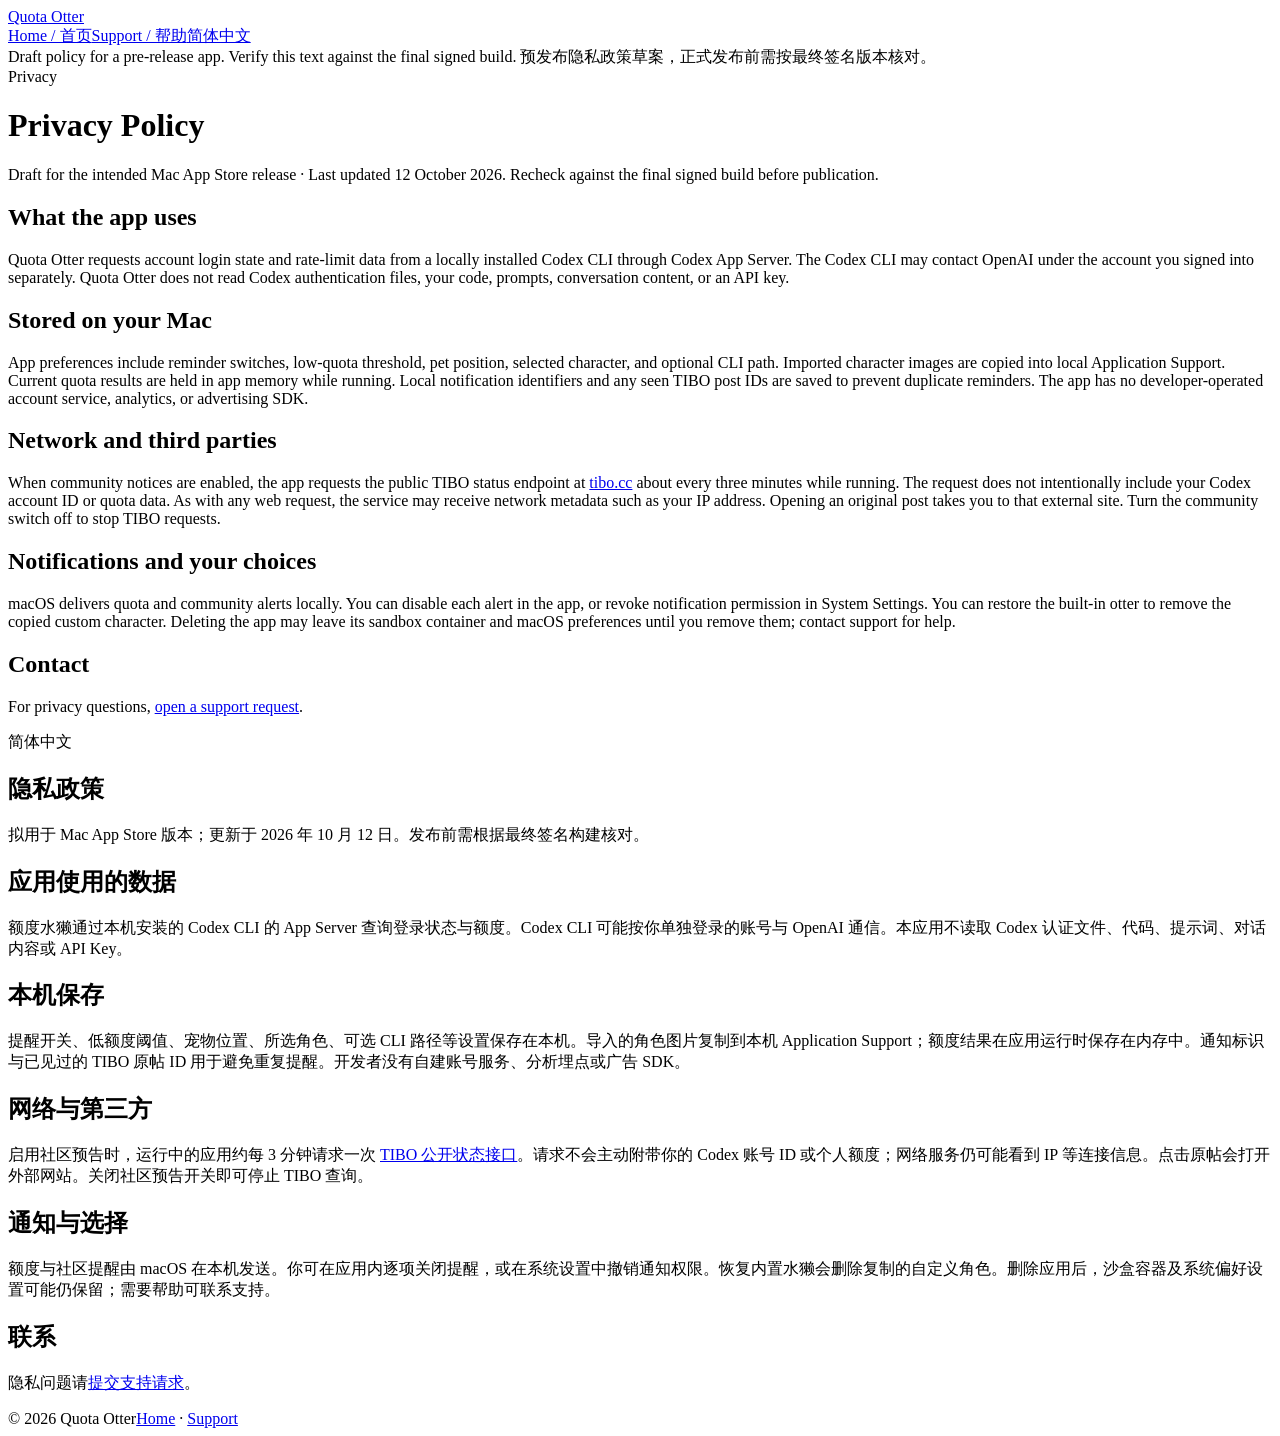
==== privacy.html @ a6302185 "Create privacy.html" ====
<!doctype html><html lang="en"><head><meta charset="utf-8"><meta name="viewport" content="width=device-width,initial-scale=1"><meta name="description" content="Quota Otter privacy policy in English and Simplified Chinese."><title>Privacy Policy · Quota Otter</title><link rel="stylesheet" href="styles.css"></head><body>
<header class="site-header wrap"><a class="brand" href="index.html"><img src="assets/otter-icon.svg" alt="">Quota Otter</a><nav><a href="index.html">Home / 首页</a><a href="support.html">Support / 帮助</a><a href="#zh">简体中文</a></nav></header>
<div class="site-notice wrap">Draft policy for a pre-release app. Verify this text against the final signed build. <span lang="zh-Hans">预发布隐私政策草案，正式发布前需按最终签名版本核对。</span></div>
<main class="page wrap"><div class="eyebrow">Privacy</div><h1>Privacy Policy</h1><p class="small">Draft for the intended Mac App Store release · Last updated 12 October 2026. Recheck against the final signed build before publication.</p>
<h2>What the app uses</h2><p>Quota Otter requests account login state and rate-limit data from a locally installed Codex CLI through Codex App Server. The Codex CLI may contact OpenAI under the account you signed into separately. Quota Otter does not read Codex authentication files, your code, prompts, conversation content, or an API key.</p>
<h2>Stored on your Mac</h2><p>App preferences include reminder switches, low-quota threshold, pet position, selected character, and optional CLI path. Imported character images are copied into local Application Support. Current quota results are held in app memory while running. Local notification identifiers and any seen TIBO post IDs are saved to prevent duplicate reminders. The app has no developer-operated account service, analytics, or advertising SDK.</p>
<h2>Network and third parties</h2><p>When community notices are enabled, the app requests the public TIBO status endpoint at <a href="https://tibo.cc/guide/api">tibo.cc</a> about every three minutes while running. The request does not intentionally include your Codex account ID or quota data. As with any web request, the service may receive network metadata such as your IP address. Opening an original post takes you to that external site. Turn the community switch off to stop TIBO requests.</p>
<h2>Notifications and your choices</h2><p>macOS delivers quota and community alerts locally. You can disable each alert in the app, or revoke notification permission in System Settings. You can restore the built-in otter to remove the copied custom character. Deleting the app may leave its sandbox container and macOS preferences until you remove them; contact support for help.</p>
<h2>Contact</h2><p>For privacy questions, <a href="https://github.com/LLLLLLMr/quota-otter-support/issues">open a support request</a>.</p>
<div class="language-block" id="zh" lang="zh-Hans"><div class="language-label">简体中文</div><h2>隐私政策</h2><p class="small">拟用于 Mac App Store 版本；更新于 2026 年 10 月 12 日。发布前需根据最终签名构建核对。</p><h2>应用使用的数据</h2><p>额度水獭通过本机安装的 Codex CLI 的 App Server 查询登录状态与额度。Codex CLI 可能按你单独登录的账号与 OpenAI 通信。本应用不读取 Codex 认证文件、代码、提示词、对话内容或 API Key。</p><h2>本机保存</h2><p>提醒开关、低额度阈值、宠物位置、所选角色、可选 CLI 路径等设置保存在本机。导入的角色图片复制到本机 Application Support；额度结果在应用运行时保存在内存中。通知标识与已见过的 TIBO 原帖 ID 用于避免重复提醒。开发者没有自建账号服务、分析埋点或广告 SDK。</p><h2>网络与第三方</h2><p>启用社区预告时，运行中的应用约每 3 分钟请求一次 <a href="https://tibo.cc/guide/api">TIBO 公开状态接口</a>。请求不会主动附带你的 Codex 账号 ID 或个人额度；网络服务仍可能看到 IP 等连接信息。点击原帖会打开外部网站。关闭社区预告开关即可停止 TIBO 查询。</p><h2>通知与选择</h2><p>额度与社区提醒由 macOS 在本机发送。你可在应用内逐项关闭提醒，或在系统设置中撤销通知权限。恢复内置水獭会删除复制的自定义角色。删除应用后，沙盒容器及系统偏好设置可能仍保留；需要帮助可联系支持。</p><h2>联系</h2><p>隐私问题请<a href="https://github.com/LLLLLLMr/quota-otter-support/issues">提交支持请求</a>。</p></div>
</main><footer class="site-footer"><div class="wrap"><span>© 2026 Quota Otter</span><span><a href="index.html">Home</a> · <a href="support.html">Support</a></span></div></footer></body></html>
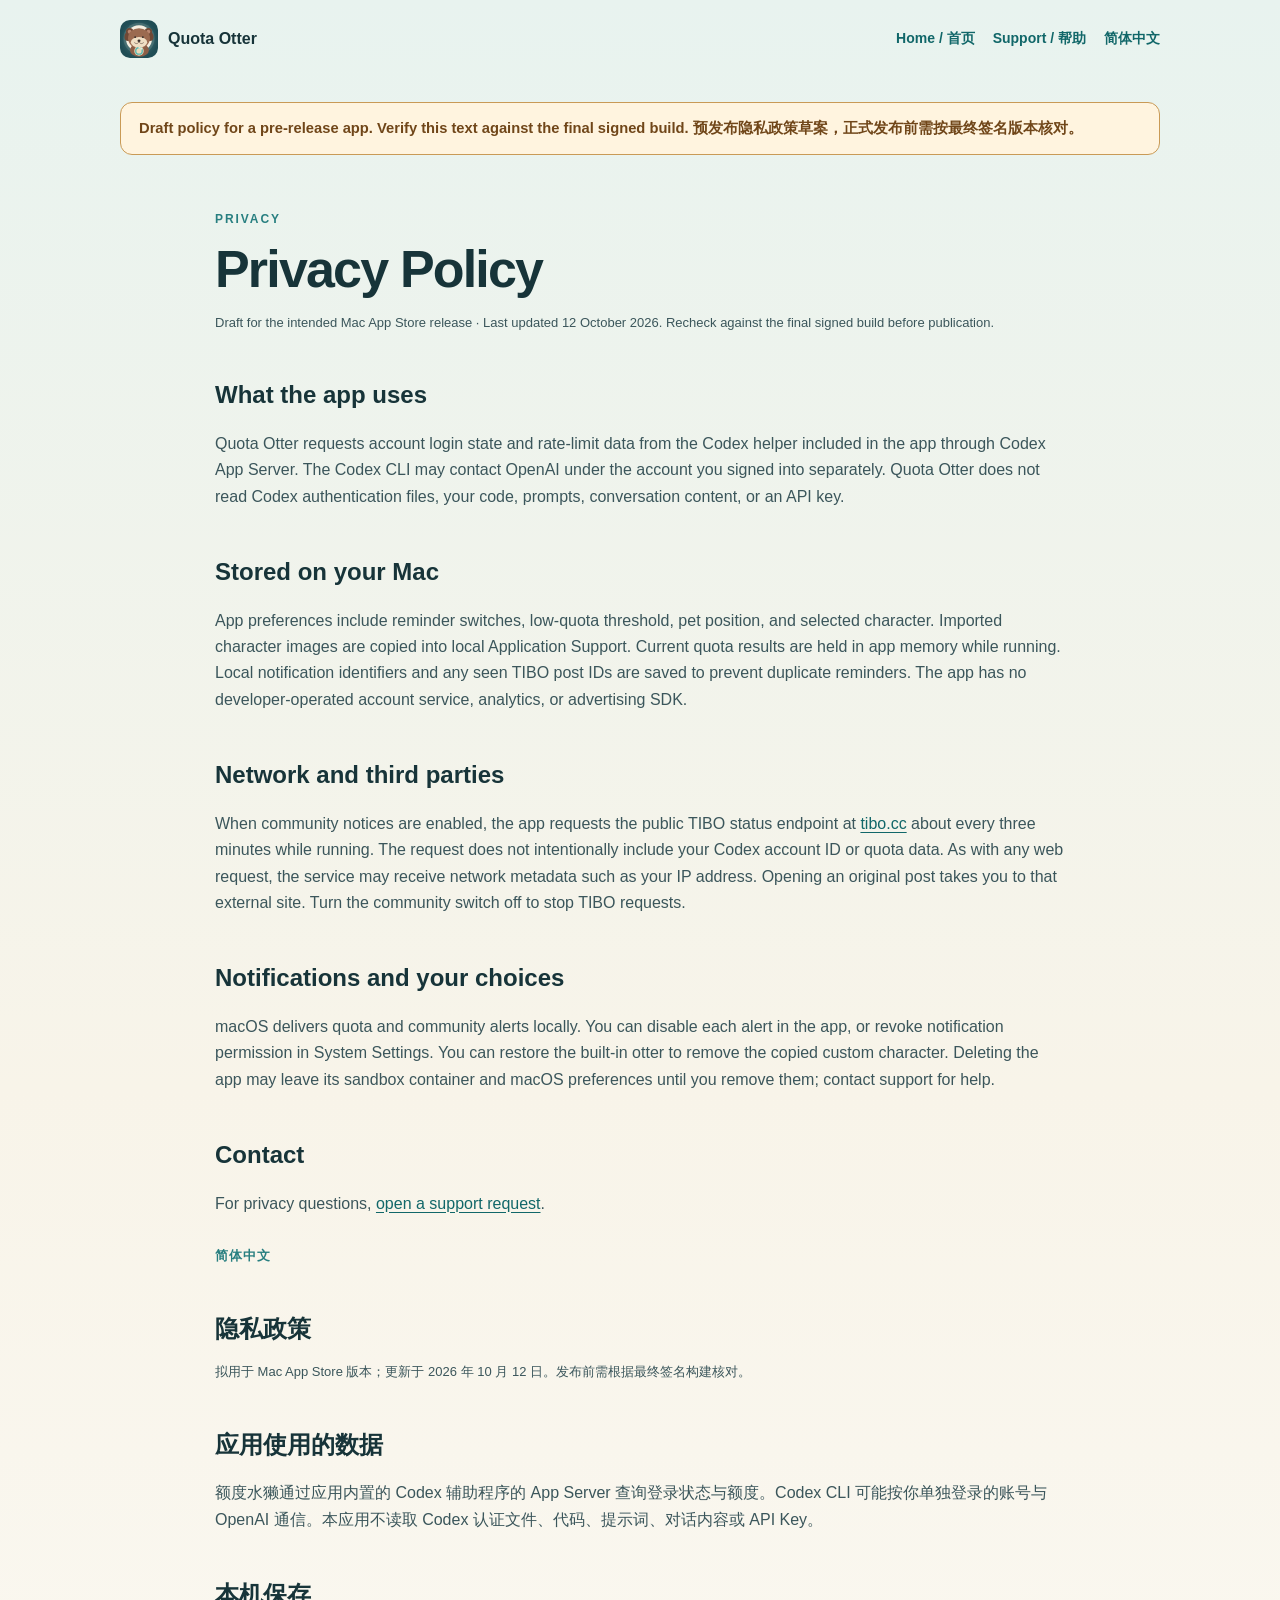
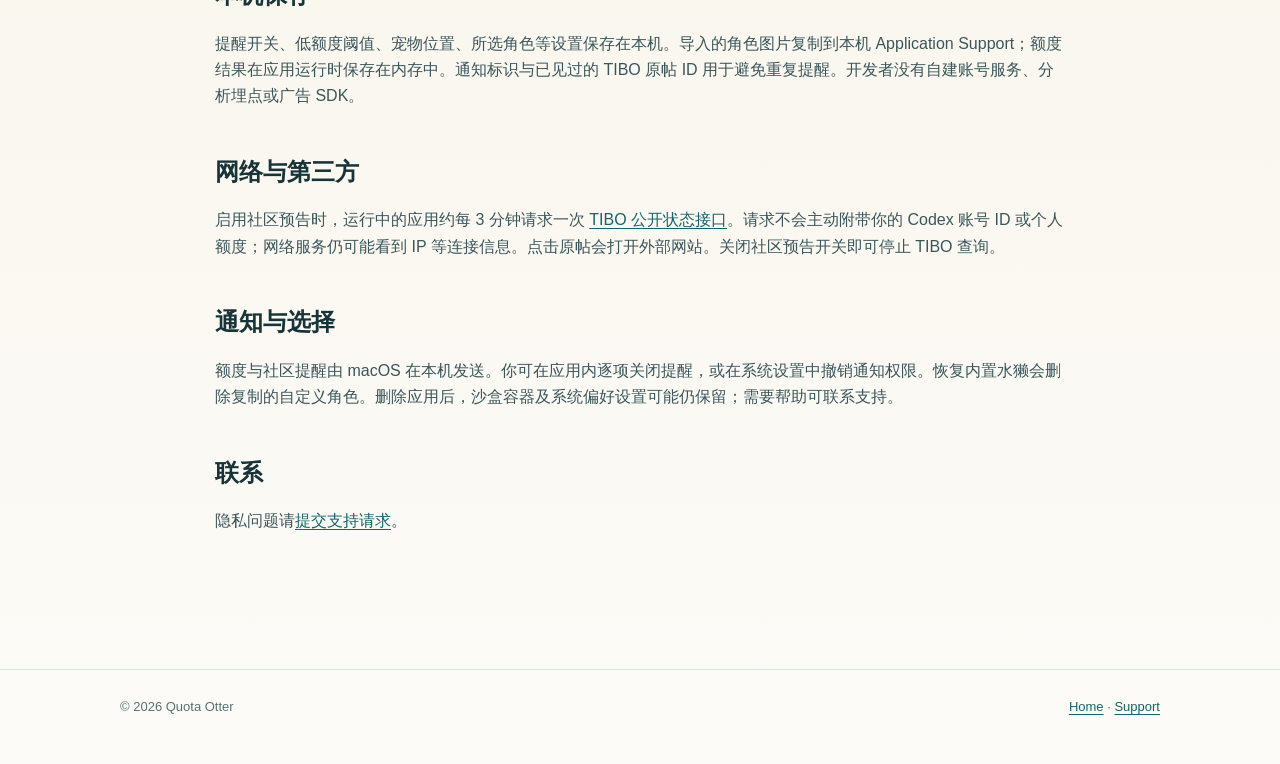
==== commit 6be4b6d1: "Document included Codex helper in privacy policy" ====
--- a/privacy.html
+++ b/privacy.html
@@ -2,10 +2,11 @@
 <header class="site-header wrap"><a class="brand" href="index.html"><img src="assets/otter-icon.svg" alt="">Quota Otter</a><nav><a href="index.html">Home / 首页</a><a href="support.html">Support / 帮助</a><a href="#zh">简体中文</a></nav></header>
 <div class="site-notice wrap">Draft policy for a pre-release app. Verify this text against the final signed build. <span lang="zh-Hans">预发布隐私政策草案，正式发布前需按最终签名版本核对。</span></div>
 <main class="page wrap"><div class="eyebrow">Privacy</div><h1>Privacy Policy</h1><p class="small">Draft for the intended Mac App Store release · Last updated 12 October 2026. Recheck against the final signed build before publication.</p>
-<h2>What the app uses</h2><p>Quota Otter requests account login state and rate-limit data from a locally installed Codex CLI through Codex App Server. The Codex CLI may contact OpenAI under the account you signed into separately. Quota Otter does not read Codex authentication files, your code, prompts, conversation content, or an API key.</p>
-<h2>Stored on your Mac</h2><p>App preferences include reminder switches, low-quota threshold, pet position, selected character, and optional CLI path. Imported character images are copied into local Application Support. Current quota results are held in app memory while running. Local notification identifiers and any seen TIBO post IDs are saved to prevent duplicate reminders. The app has no developer-operated account service, analytics, or advertising SDK.</p>
+<h2>What the app uses</h2><p>Quota Otter requests account login state and rate-limit data from the Codex helper included in the app through Codex App Server. The Codex CLI may contact OpenAI under the account you signed into separately. Quota Otter does not read Codex authentication files, your code, prompts, conversation content, or an API key.</p>
+<h2>Stored on your Mac</h2><p>App preferences include reminder switches, low-quota threshold, pet position, and selected character. Imported character images are copied into local Application Support. Current quota results are held in app memory while running. Local notification identifiers and any seen TIBO post IDs are saved to prevent duplicate reminders. The app has no developer-operated account service, analytics, or advertising SDK.</p>
 <h2>Network and third parties</h2><p>When community notices are enabled, the app requests the public TIBO status endpoint at <a href="https://tibo.cc/guide/api">tibo.cc</a> about every three minutes while running. The request does not intentionally include your Codex account ID or quota data. As with any web request, the service may receive network metadata such as your IP address. Opening an original post takes you to that external site. Turn the community switch off to stop TIBO requests.</p>
 <h2>Notifications and your choices</h2><p>macOS delivers quota and community alerts locally. You can disable each alert in the app, or revoke notification permission in System Settings. You can restore the built-in otter to remove the copied custom character. Deleting the app may leave its sandbox container and macOS preferences until you remove them; contact support for help.</p>
 <h2>Contact</h2><p>For privacy questions, <a href="https://github.com/LLLLLLMr/quota-otter-support/issues">open a support request</a>.</p>
-<div class="language-block" id="zh" lang="zh-Hans"><div class="language-label">简体中文</div><h2>隐私政策</h2><p class="small">拟用于 Mac App Store 版本；更新于 2026 年 10 月 12 日。发布前需根据最终签名构建核对。</p><h2>应用使用的数据</h2><p>额度水獭通过本机安装的 Codex CLI 的 App Server 查询登录状态与额度。Codex CLI 可能按你单独登录的账号与 OpenAI 通信。本应用不读取 Codex 认证文件、代码、提示词、对话内容或 API Key。</p><h2>本机保存</h2><p>提醒开关、低额度阈值、宠物位置、所选角色、可选 CLI 路径等设置保存在本机。导入的角色图片复制到本机 Application Support；额度结果在应用运行时保存在内存中。通知标识与已见过的 TIBO 原帖 ID 用于避免重复提醒。开发者没有自建账号服务、分析埋点或广告 SDK。</p><h2>网络与第三方</h2><p>启用社区预告时，运行中的应用约每 3 分钟请求一次 <a href="https://tibo.cc/guide/api">TIBO 公开状态接口</a>。请求不会主动附带你的 Codex 账号 ID 或个人额度；网络服务仍可能看到 IP 等连接信息。点击原帖会打开外部网站。关闭社区预告开关即可停止 TIBO 查询。</p><h2>通知与选择</h2><p>额度与社区提醒由 macOS 在本机发送。你可在应用内逐项关闭提醒，或在系统设置中撤销通知权限。恢复内置水獭会删除复制的自定义角色。删除应用后，沙盒容器及系统偏好设置可能仍保留；需要帮助可联系支持。</p><h2>联系</h2><p>隐私问题请<a href="https://github.com/LLLLLLMr/quota-otter-support/issues">提交支持请求</a>。</p></div>
+<div class="language-block" id="zh" lang="zh-Hans"><div class="language-label">简体中文</div><h2>隐私政策</h2><p class="small">拟用于 Mac App Store 版本；更新于 2026 年 10 月 12 日。发布前需根据最终签名构建核对。</p><h2>应用使用的数据</h2><p>额度水獭通过应用内置的 Codex 辅助程序的 App Server 查询登录状态与额度。Codex CLI 可能按你单独登录的账号与 OpenAI 通信。本应用不读取 Codex 认证文件、代码、提示词、对话内容或 API Key。</p><h2>本机保存</h2><p>提醒开关、低额度阈值、宠物位置、所选角色等设置保存在本机。导入的角色图片复制到本机 Application Support；额度结果在应用运行时保存在内存中。通知标识与已见过的 TIBO 原帖 ID 用于避免重复提醒。开发者没有自建账号服务、分析埋点或广告 SDK。</p><h2>网络与第三方</h2><p>启用社区预告时，运行中的应用约每 3 分钟请求一次 <a href="https://tibo.cc/guide/api">TIBO 公开状态接口</a>。请求不会主动附带你的 Codex 账号 ID 或个人额度；网络服务仍可能看到 IP 等连接信息。点击原帖会打开外部网站。关闭社区预告开关即可停止 TIBO 查询。</p><h2>通知与选择</h2><p>额度与社区提醒由 macOS 在本机发送。你可在应用内逐项关闭提醒，或在系统设置中撤销通知权限。恢复内置水獭会删除复制的自定义角色。删除应用后，沙盒容器及系统偏好设置可能仍保留；需要帮助可联系支持。</p><h2>联系</h2><p>隐私问题请<a href="https://github.com/LLLLLLMr/quota-otter-support/issues">提交支持请求</a>。</p></div>
 </main><footer class="site-footer"><div class="wrap"><span>© 2026 Quota Otter</span><span><a href="index.html">Home</a> · <a href="support.html">Support</a></span></div></footer></body></html>
+
--- a/styles.css
+++ b/styles.css
@@ -0,0 +1,5 @@
+:root{color-scheme:light;--ink:#173439;--muted:#587177;--teal:#287f80;--cream:#f8f4e9;--line:#d5e5df;--card:#fffdf8}
+*{box-sizing:border-box}html{scroll-behavior:smooth}body{margin:0;background:linear-gradient(180deg,#e8f3ef 0,#f8f4e9 46%,#fcfbf7 100%);color:var(--ink);font:16px/1.65 -apple-system,BlinkMacSystemFont,"Segoe UI",sans-serif}
+a{color:#116769;text-underline-offset:3px}a:hover{color:#0a5052}.wrap{width:min(1040px,calc(100% - 40px));margin:auto}.site-header{display:flex;align-items:center;justify-content:space-between;gap:24px;padding:20px 0}.brand{display:flex;align-items:center;gap:10px;font-weight:800;text-decoration:none;color:var(--ink)}.brand img{width:38px;height:38px;border-radius:10px}.site-header nav{display:flex;flex-wrap:wrap;gap:18px;font-size:14px}.site-header nav a{text-decoration:none;font-weight:600}.hero{display:grid;grid-template-columns:1fr 320px;align-items:center;gap:50px;padding:88px 0 100px}.eyebrow{text-transform:uppercase;letter-spacing:.16em;color:var(--teal);font-weight:800;font-size:12px}.hero h1{font-size:clamp(42px,6vw,72px);line-height:1.05;letter-spacing:-.05em;margin:16px 0}.hero p{font-size:19px;max-width:590px;color:var(--muted)}.hero img{width:100%;border-radius:28%;box-shadow:0 20px 45px #123b3e32}.pills{display:flex;gap:9px;flex-wrap:wrap;margin:24px 0}.pill{padding:7px 12px;border:1px solid #b8d2cc;border-radius:99px;font-size:13px;font-weight:700;color:#35656a;background:#ffffff94}.note{padding:18px 22px;background:#e5f1ec;border-left:4px solid var(--teal);border-radius:9px;margin:28px 0}.grid{display:grid;grid-template-columns:repeat(3,minmax(0,1fr));gap:18px}.card{background:var(--card);border:1px solid var(--line);border-radius:18px;padding:24px;box-shadow:0 8px 24px #426b6220}.card h3{margin:0 0 7px}.card p{margin:0;color:var(--muted)}main.page{padding:55px 0 90px;max-width:850px}.page h1{font-size:clamp(34px,5vw,52px);line-height:1.14;letter-spacing:-.035em;margin:10px 0}.page h2{font-size:24px;margin:42px 0 12px}.page p,.page li{color:#3b565b}.page li{margin:6px 0}.section{padding:30px 0 55px}.section h2{font-size:30px;margin:0 0 22px}.language-block{margin:28px 0 45px}.language-label{font-size:13px;color:var(--teal);letter-spacing:.08em;text-transform:uppercase;font-weight:800}.site-footer{border-top:1px solid var(--line);padding:26px 0 46px;color:var(--muted);font-size:13px}.site-footer .wrap{display:flex;justify-content:space-between;gap:15px;flex-wrap:wrap}code{background:#e6efeb;padding:2px 5px;border-radius:4px}details{background:#fffdf8;border:1px solid var(--line);border-radius:12px;margin:12px 0;padding:13px 18px}summary{cursor:pointer;font-weight:700}.small{font-size:13px;color:var(--muted)}
+@media(max-width:760px){.hero{grid-template-columns:1fr;padding:45px 0 60px}.hero img{width:180px;grid-row:1}.grid{grid-template-columns:1fr}.site-header{align-items:flex-start;flex-direction:column;gap:8px}}
+.site-notice{margin-top:24px;padding:14px 18px;border:1px solid #c99a56;border-radius:12px;background:#fff4df;color:#704619;font-size:.92rem;font-weight:600;line-height:1.55}
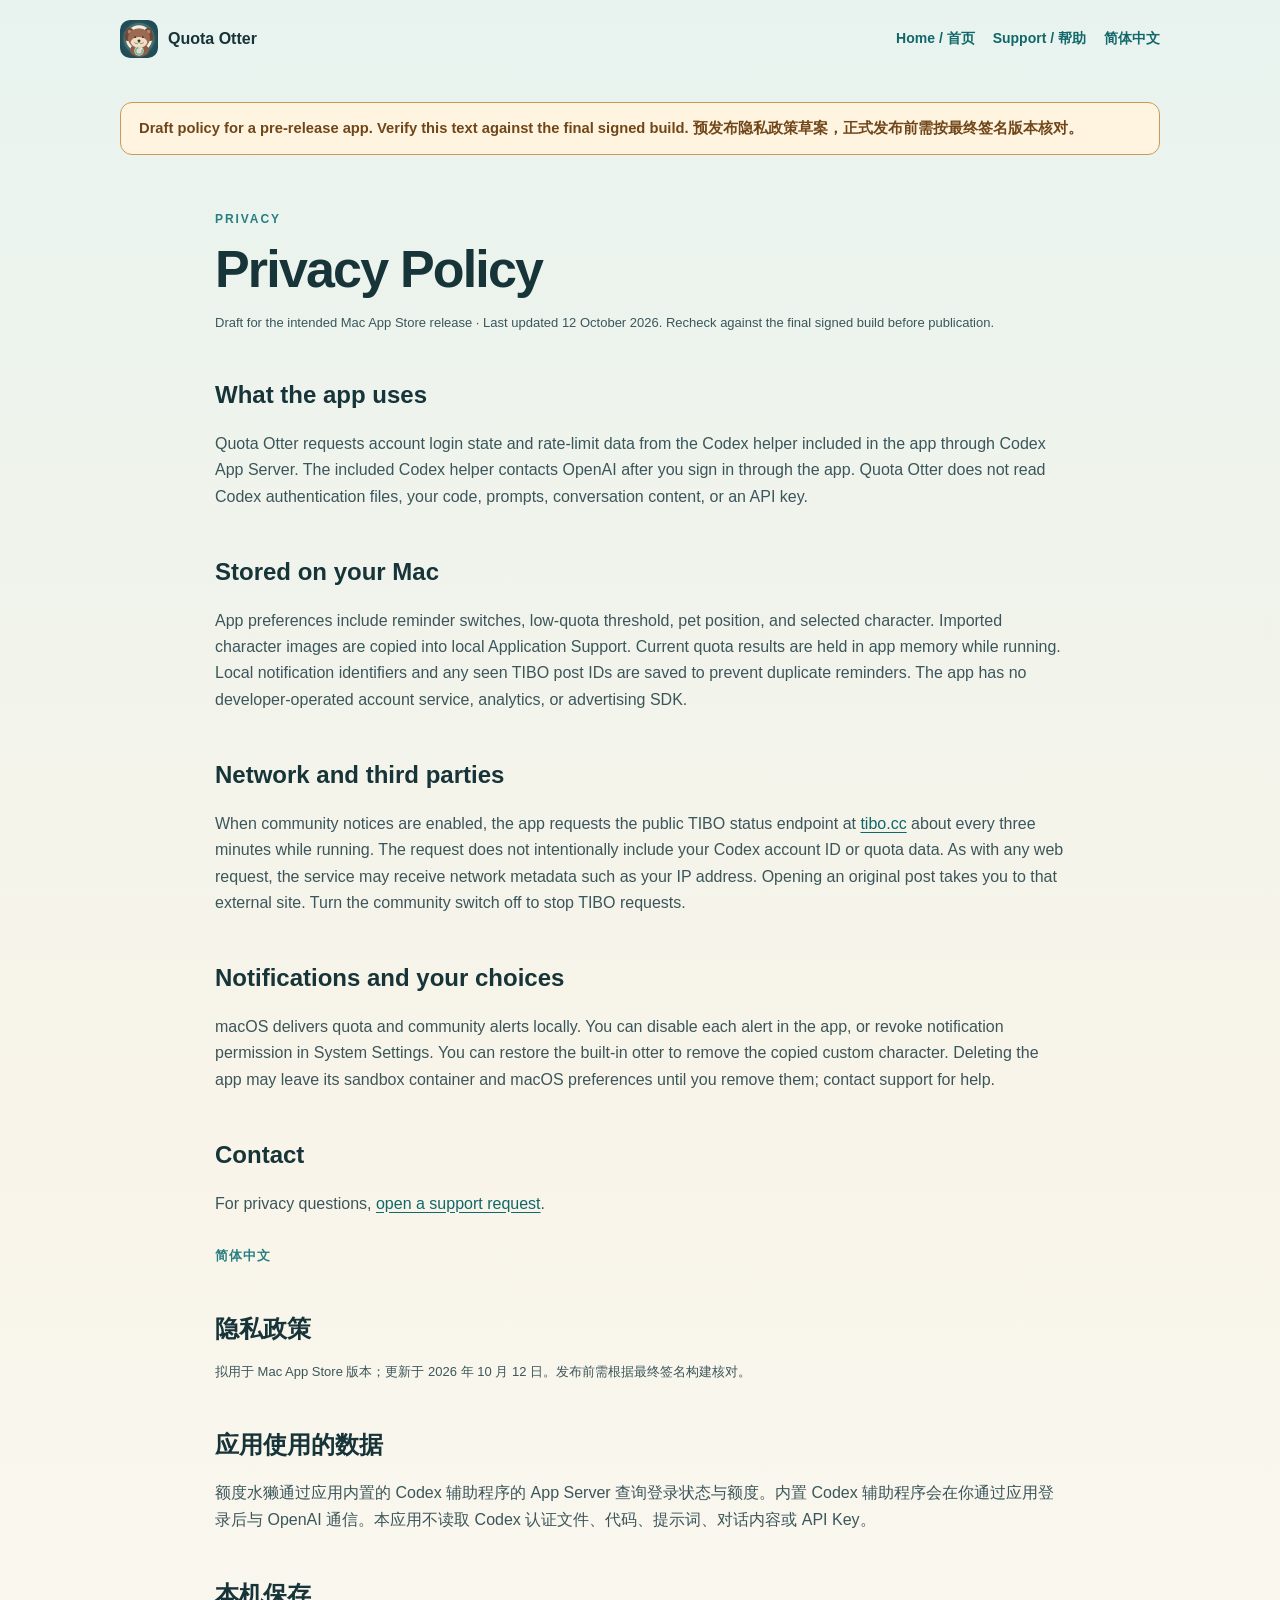
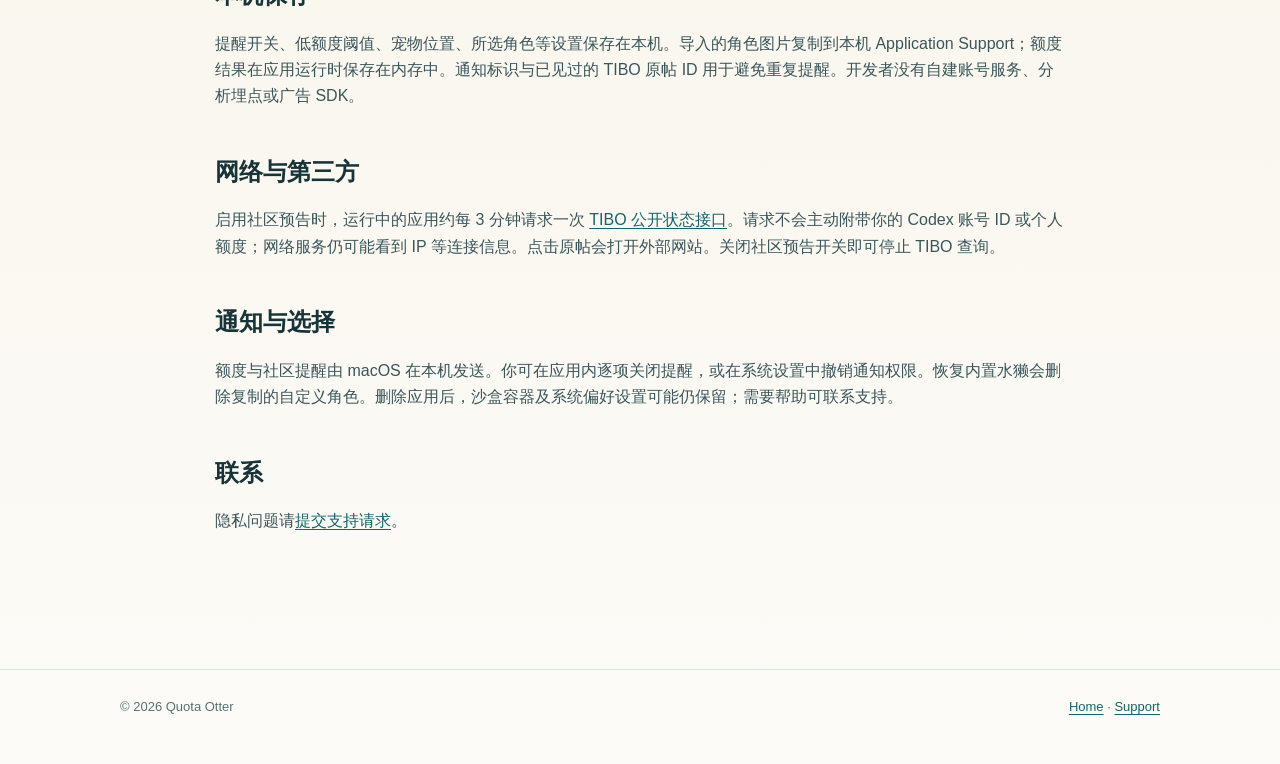
==== commit 1e6db66a: "Clarify in-app Codex sign-in data flow" ====
--- a/privacy.html
+++ b/privacy.html
@@ -2,11 +2,13 @@
 <header class="site-header wrap"><a class="brand" href="index.html"><img src="assets/otter-icon.svg" alt="">Quota Otter</a><nav><a href="index.html">Home / 首页</a><a href="support.html">Support / 帮助</a><a href="#zh">简体中文</a></nav></header>
 <div class="site-notice wrap">Draft policy for a pre-release app. Verify this text against the final signed build. <span lang="zh-Hans">预发布隐私政策草案，正式发布前需按最终签名版本核对。</span></div>
 <main class="page wrap"><div class="eyebrow">Privacy</div><h1>Privacy Policy</h1><p class="small">Draft for the intended Mac App Store release · Last updated 12 October 2026. Recheck against the final signed build before publication.</p>
-<h2>What the app uses</h2><p>Quota Otter requests account login state and rate-limit data from the Codex helper included in the app through Codex App Server. The Codex CLI may contact OpenAI under the account you signed into separately. Quota Otter does not read Codex authentication files, your code, prompts, conversation content, or an API key.</p>
+<h2>What the app uses</h2><p>Quota Otter requests account login state and rate-limit data from the Codex helper included in the app through Codex App Server. The included Codex helper contacts OpenAI after you sign in through the app. Quota Otter does not read Codex authentication files, your code, prompts, conversation content, or an API key.</p>
 <h2>Stored on your Mac</h2><p>App preferences include reminder switches, low-quota threshold, pet position, and selected character. Imported character images are copied into local Application Support. Current quota results are held in app memory while running. Local notification identifiers and any seen TIBO post IDs are saved to prevent duplicate reminders. The app has no developer-operated account service, analytics, or advertising SDK.</p>
 <h2>Network and third parties</h2><p>When community notices are enabled, the app requests the public TIBO status endpoint at <a href="https://tibo.cc/guide/api">tibo.cc</a> about every three minutes while running. The request does not intentionally include your Codex account ID or quota data. As with any web request, the service may receive network metadata such as your IP address. Opening an original post takes you to that external site. Turn the community switch off to stop TIBO requests.</p>
 <h2>Notifications and your choices</h2><p>macOS delivers quota and community alerts locally. You can disable each alert in the app, or revoke notification permission in System Settings. You can restore the built-in otter to remove the copied custom character. Deleting the app may leave its sandbox container and macOS preferences until you remove them; contact support for help.</p>
 <h2>Contact</h2><p>For privacy questions, <a href="https://github.com/LLLLLLMr/quota-otter-support/issues">open a support request</a>.</p>
-<div class="language-block" id="zh" lang="zh-Hans"><div class="language-label">简体中文</div><h2>隐私政策</h2><p class="small">拟用于 Mac App Store 版本；更新于 2026 年 10 月 12 日。发布前需根据最终签名构建核对。</p><h2>应用使用的数据</h2><p>额度水獭通过应用内置的 Codex 辅助程序的 App Server 查询登录状态与额度。Codex CLI 可能按你单独登录的账号与 OpenAI 通信。本应用不读取 Codex 认证文件、代码、提示词、对话内容或 API Key。</p><h2>本机保存</h2><p>提醒开关、低额度阈值、宠物位置、所选角色等设置保存在本机。导入的角色图片复制到本机 Application Support；额度结果在应用运行时保存在内存中。通知标识与已见过的 TIBO 原帖 ID 用于避免重复提醒。开发者没有自建账号服务、分析埋点或广告 SDK。</p><h2>网络与第三方</h2><p>启用社区预告时，运行中的应用约每 3 分钟请求一次 <a href="https://tibo.cc/guide/api">TIBO 公开状态接口</a>。请求不会主动附带你的 Codex 账号 ID 或个人额度；网络服务仍可能看到 IP 等连接信息。点击原帖会打开外部网站。关闭社区预告开关即可停止 TIBO 查询。</p><h2>通知与选择</h2><p>额度与社区提醒由 macOS 在本机发送。你可在应用内逐项关闭提醒，或在系统设置中撤销通知权限。恢复内置水獭会删除复制的自定义角色。删除应用后，沙盒容器及系统偏好设置可能仍保留；需要帮助可联系支持。</p><h2>联系</h2><p>隐私问题请<a href="https://github.com/LLLLLLMr/quota-otter-support/issues">提交支持请求</a>。</p></div>
+<div class="language-block" id="zh" lang="zh-Hans"><div class="language-label">简体中文</div><h2>隐私政策</h2><p class="small">拟用于 Mac App Store 版本；更新于 2026 年 10 月 12 日。发布前需根据最终签名构建核对。</p><h2>应用使用的数据</h2><p>额度水獭通过应用内置的 Codex 辅助程序的 App Server 查询登录状态与额度。内置 Codex 辅助程序会在你通过应用登录后与 OpenAI 通信。本应用不读取 Codex 认证文件、代码、提示词、对话内容或 API Key。</p><h2>本机保存</h2><p>提醒开关、低额度阈值、宠物位置、所选角色等设置保存在本机。导入的角色图片复制到本机 Application Support；额度结果在应用运行时保存在内存中。通知标识与已见过的 TIBO 原帖 ID 用于避免重复提醒。开发者没有自建账号服务、分析埋点或广告 SDK。</p><h2>网络与第三方</h2><p>启用社区预告时，运行中的应用约每 3 分钟请求一次 <a href="https://tibo.cc/guide/api">TIBO 公开状态接口</a>。请求不会主动附带你的 Codex 账号 ID 或个人额度；网络服务仍可能看到 IP 等连接信息。点击原帖会打开外部网站。关闭社区预告开关即可停止 TIBO 查询。</p><h2>通知与选择</h2><p>额度与社区提醒由 macOS 在本机发送。你可在应用内逐项关闭提醒，或在系统设置中撤销通知权限。恢复内置水獭会删除复制的自定义角色。删除应用后，沙盒容器及系统偏好设置可能仍保留；需要帮助可联系支持。</p><h2>联系</h2><p>隐私问题请<a href="https://github.com/LLLLLLMr/quota-otter-support/issues">提交支持请求</a>。</p></div>
 </main><footer class="site-footer"><div class="wrap"><span>© 2026 Quota Otter</span><span><a href="index.html">Home</a> · <a href="support.html">Support</a></span></div></footer></body></html>
 
+
+
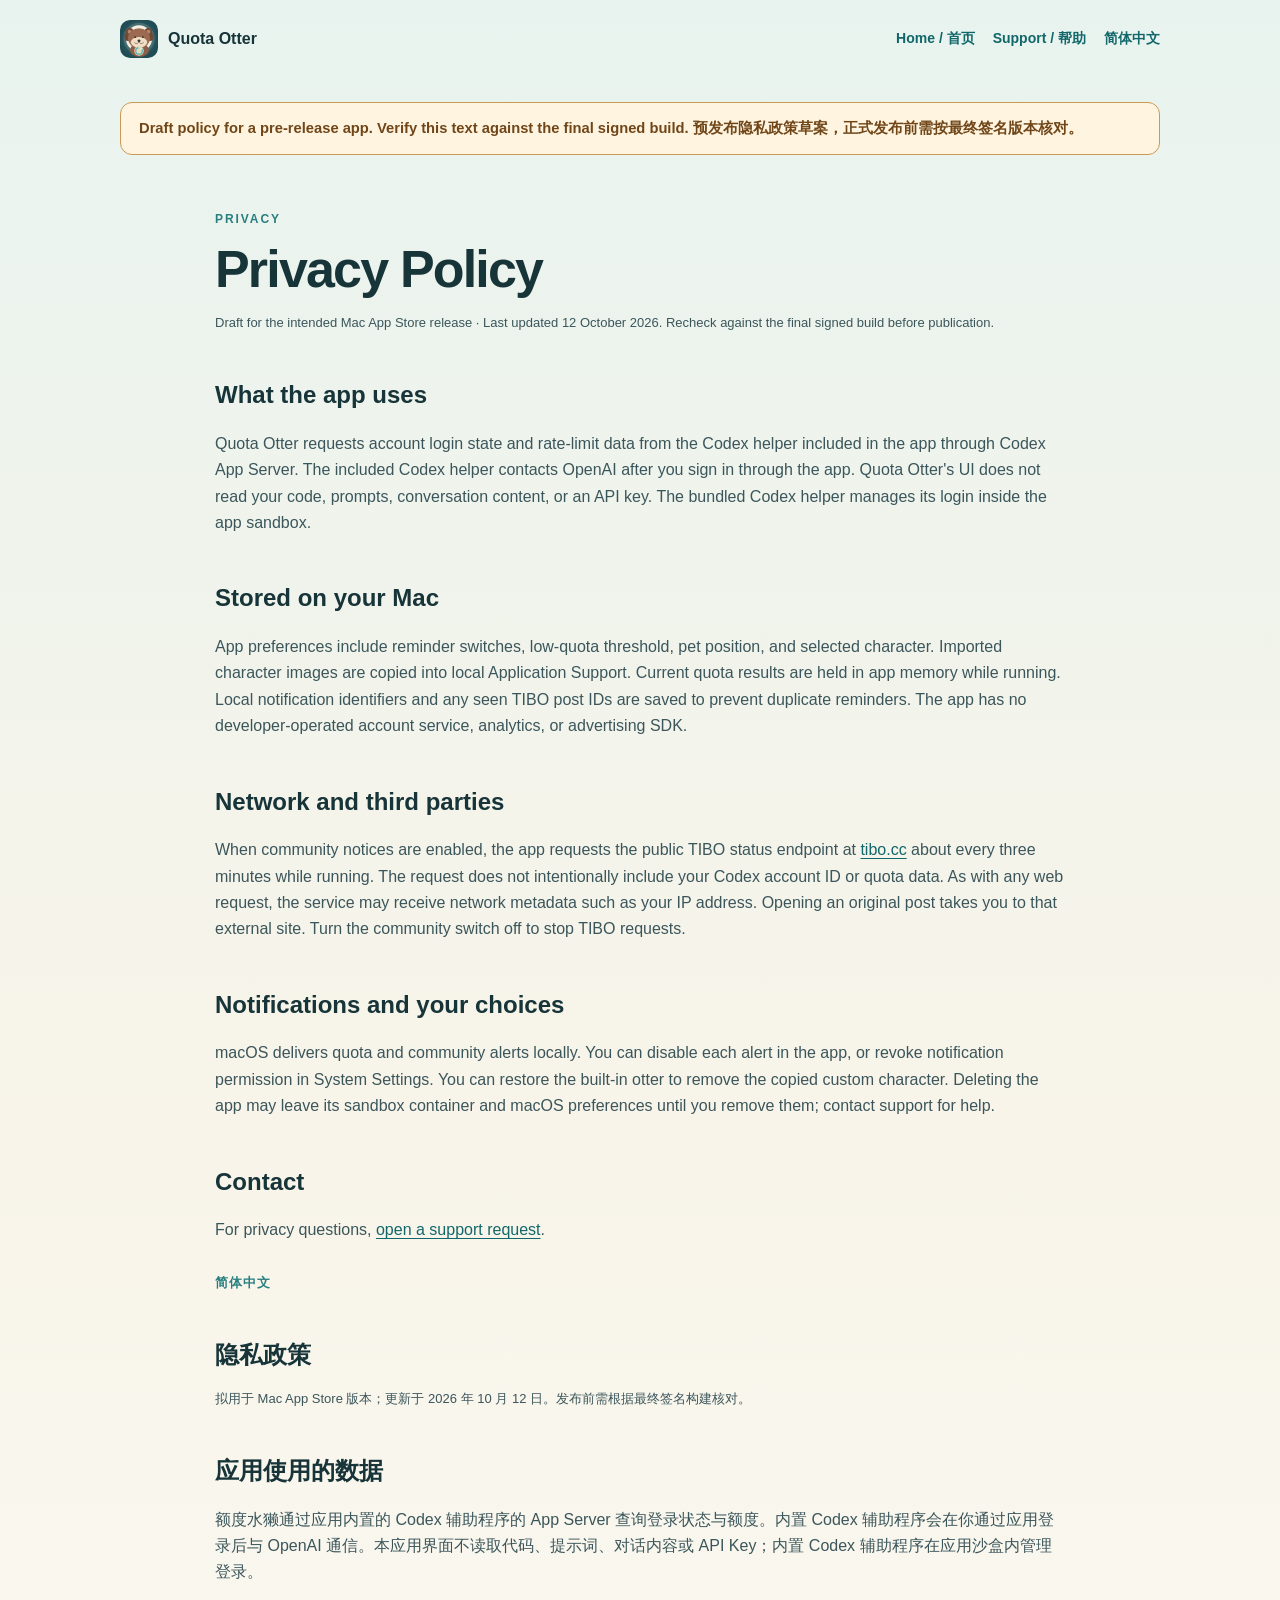
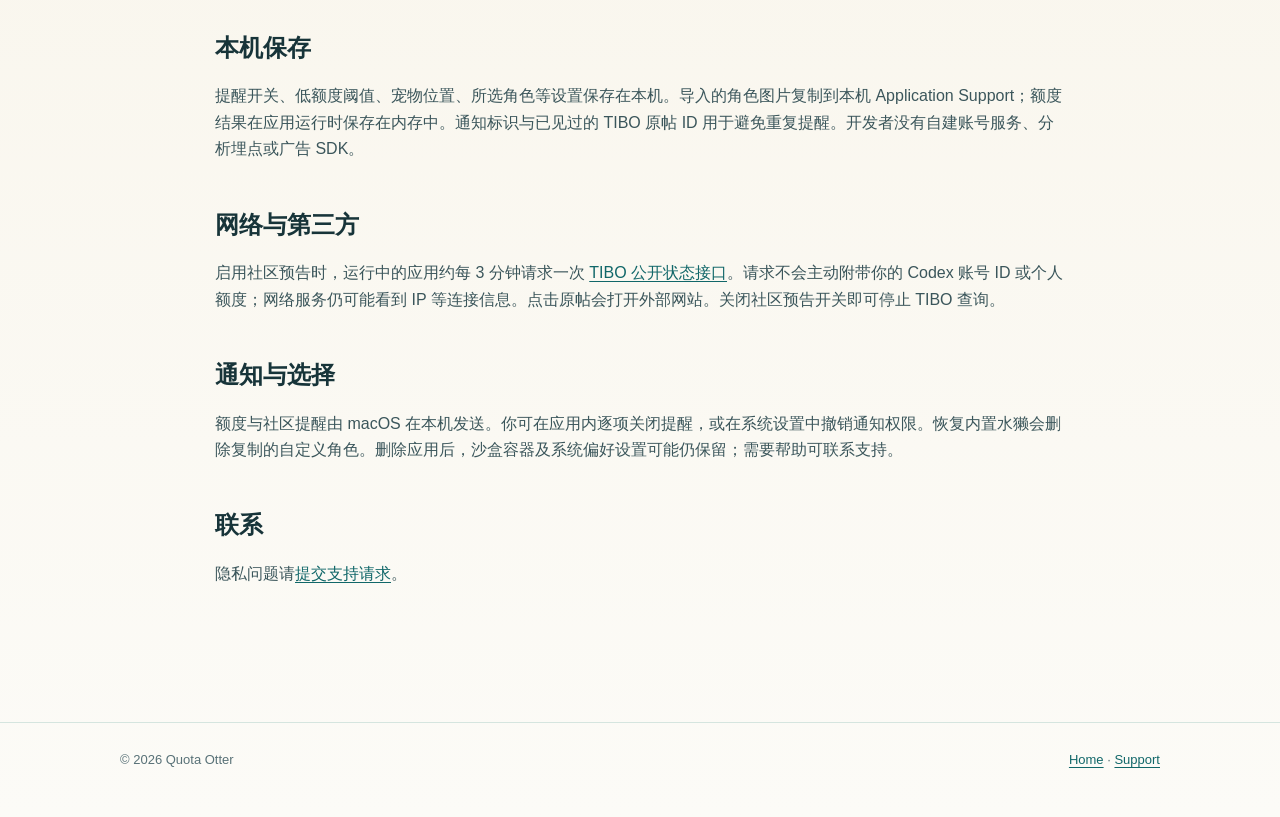
==== commit 51946b0f: "Clarify sandbox authentication storage" ====
--- a/privacy.html
+++ b/privacy.html
@@ -2,13 +2,17 @@
 <header class="site-header wrap"><a class="brand" href="index.html"><img src="assets/otter-icon.svg" alt="">Quota Otter</a><nav><a href="index.html">Home / 首页</a><a href="support.html">Support / 帮助</a><a href="#zh">简体中文</a></nav></header>
 <div class="site-notice wrap">Draft policy for a pre-release app. Verify this text against the final signed build. <span lang="zh-Hans">预发布隐私政策草案，正式发布前需按最终签名版本核对。</span></div>
 <main class="page wrap"><div class="eyebrow">Privacy</div><h1>Privacy Policy</h1><p class="small">Draft for the intended Mac App Store release · Last updated 12 October 2026. Recheck against the final signed build before publication.</p>
-<h2>What the app uses</h2><p>Quota Otter requests account login state and rate-limit data from the Codex helper included in the app through Codex App Server. The included Codex helper contacts OpenAI after you sign in through the app. Quota Otter does not read Codex authentication files, your code, prompts, conversation content, or an API key.</p>
+<h2>What the app uses</h2><p>Quota Otter requests account login state and rate-limit data from the Codex helper included in the app through Codex App Server. The included Codex helper contacts OpenAI after you sign in through the app. Quota Otter's UI does not read your code, prompts, conversation content, or an API key. The bundled Codex helper manages its login inside the app sandbox.</p>
 <h2>Stored on your Mac</h2><p>App preferences include reminder switches, low-quota threshold, pet position, and selected character. Imported character images are copied into local Application Support. Current quota results are held in app memory while running. Local notification identifiers and any seen TIBO post IDs are saved to prevent duplicate reminders. The app has no developer-operated account service, analytics, or advertising SDK.</p>
 <h2>Network and third parties</h2><p>When community notices are enabled, the app requests the public TIBO status endpoint at <a href="https://tibo.cc/guide/api">tibo.cc</a> about every three minutes while running. The request does not intentionally include your Codex account ID or quota data. As with any web request, the service may receive network metadata such as your IP address. Opening an original post takes you to that external site. Turn the community switch off to stop TIBO requests.</p>
 <h2>Notifications and your choices</h2><p>macOS delivers quota and community alerts locally. You can disable each alert in the app, or revoke notification permission in System Settings. You can restore the built-in otter to remove the copied custom character. Deleting the app may leave its sandbox container and macOS preferences until you remove them; contact support for help.</p>
 <h2>Contact</h2><p>For privacy questions, <a href="https://github.com/LLLLLLMr/quota-otter-support/issues">open a support request</a>.</p>
-<div class="language-block" id="zh" lang="zh-Hans"><div class="language-label">简体中文</div><h2>隐私政策</h2><p class="small">拟用于 Mac App Store 版本；更新于 2026 年 10 月 12 日。发布前需根据最终签名构建核对。</p><h2>应用使用的数据</h2><p>额度水獭通过应用内置的 Codex 辅助程序的 App Server 查询登录状态与额度。内置 Codex 辅助程序会在你通过应用登录后与 OpenAI 通信。本应用不读取 Codex 认证文件、代码、提示词、对话内容或 API Key。</p><h2>本机保存</h2><p>提醒开关、低额度阈值、宠物位置、所选角色等设置保存在本机。导入的角色图片复制到本机 Application Support；额度结果在应用运行时保存在内存中。通知标识与已见过的 TIBO 原帖 ID 用于避免重复提醒。开发者没有自建账号服务、分析埋点或广告 SDK。</p><h2>网络与第三方</h2><p>启用社区预告时，运行中的应用约每 3 分钟请求一次 <a href="https://tibo.cc/guide/api">TIBO 公开状态接口</a>。请求不会主动附带你的 Codex 账号 ID 或个人额度；网络服务仍可能看到 IP 等连接信息。点击原帖会打开外部网站。关闭社区预告开关即可停止 TIBO 查询。</p><h2>通知与选择</h2><p>额度与社区提醒由 macOS 在本机发送。你可在应用内逐项关闭提醒，或在系统设置中撤销通知权限。恢复内置水獭会删除复制的自定义角色。删除应用后，沙盒容器及系统偏好设置可能仍保留；需要帮助可联系支持。</p><h2>联系</h2><p>隐私问题请<a href="https://github.com/LLLLLLMr/quota-otter-support/issues">提交支持请求</a>。</p></div>
+<div class="language-block" id="zh" lang="zh-Hans"><div class="language-label">简体中文</div><h2>隐私政策</h2><p class="small">拟用于 Mac App Store 版本；更新于 2026 年 10 月 12 日。发布前需根据最终签名构建核对。</p><h2>应用使用的数据</h2><p>额度水獭通过应用内置的 Codex 辅助程序的 App Server 查询登录状态与额度。内置 Codex 辅助程序会在你通过应用登录后与 OpenAI 通信。本应用界面不读取代码、提示词、对话内容或 API Key；内置 Codex 辅助程序在应用沙盒内管理登录。</p><h2>本机保存</h2><p>提醒开关、低额度阈值、宠物位置、所选角色等设置保存在本机。导入的角色图片复制到本机 Application Support；额度结果在应用运行时保存在内存中。通知标识与已见过的 TIBO 原帖 ID 用于避免重复提醒。开发者没有自建账号服务、分析埋点或广告 SDK。</p><h2>网络与第三方</h2><p>启用社区预告时，运行中的应用约每 3 分钟请求一次 <a href="https://tibo.cc/guide/api">TIBO 公开状态接口</a>。请求不会主动附带你的 Codex 账号 ID 或个人额度；网络服务仍可能看到 IP 等连接信息。点击原帖会打开外部网站。关闭社区预告开关即可停止 TIBO 查询。</p><h2>通知与选择</h2><p>额度与社区提醒由 macOS 在本机发送。你可在应用内逐项关闭提醒，或在系统设置中撤销通知权限。恢复内置水獭会删除复制的自定义角色。删除应用后，沙盒容器及系统偏好设置可能仍保留；需要帮助可联系支持。</p><h2>联系</h2><p>隐私问题请<a href="https://github.com/LLLLLLMr/quota-otter-support/issues">提交支持请求</a>。</p></div>
 </main><footer class="site-footer"><div class="wrap"><span>© 2026 Quota Otter</span><span><a href="index.html">Home</a> · <a href="support.html">Support</a></span></div></footer></body></html>
 
 
 
+
+
+
+
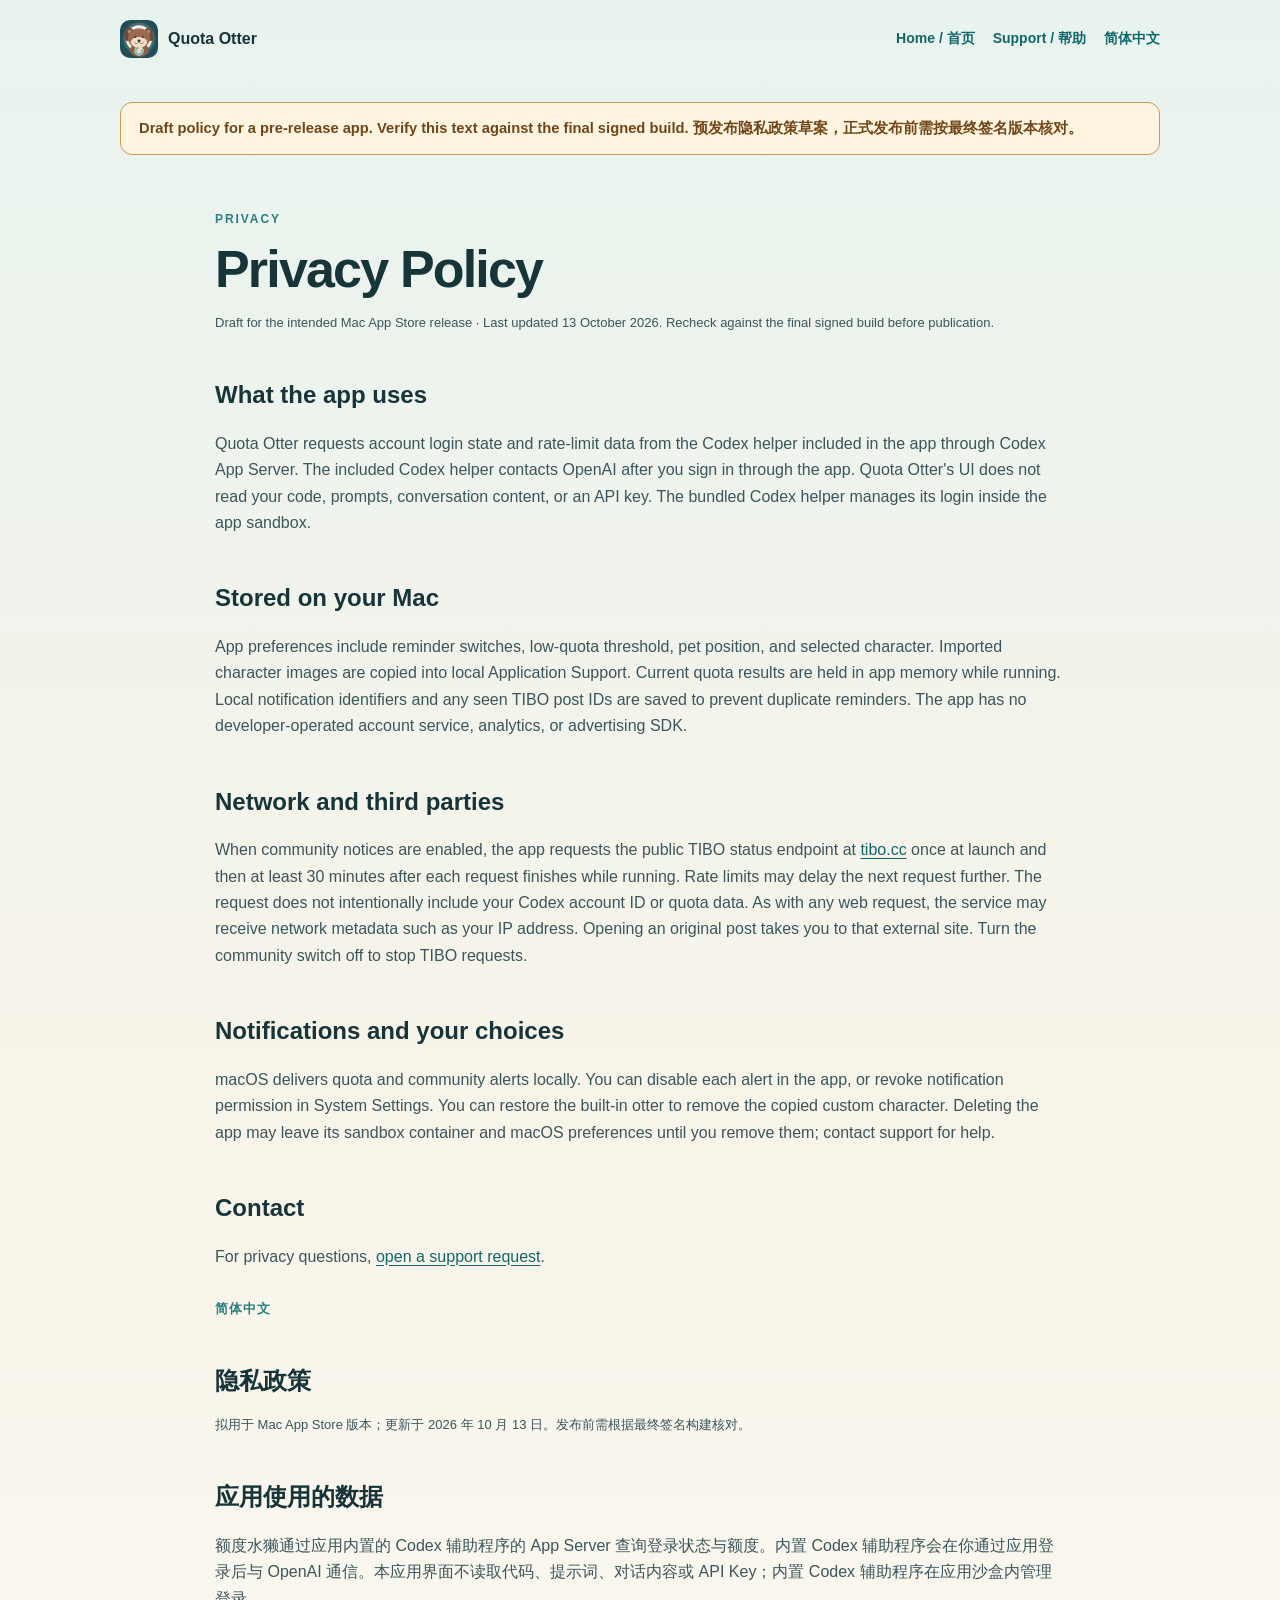
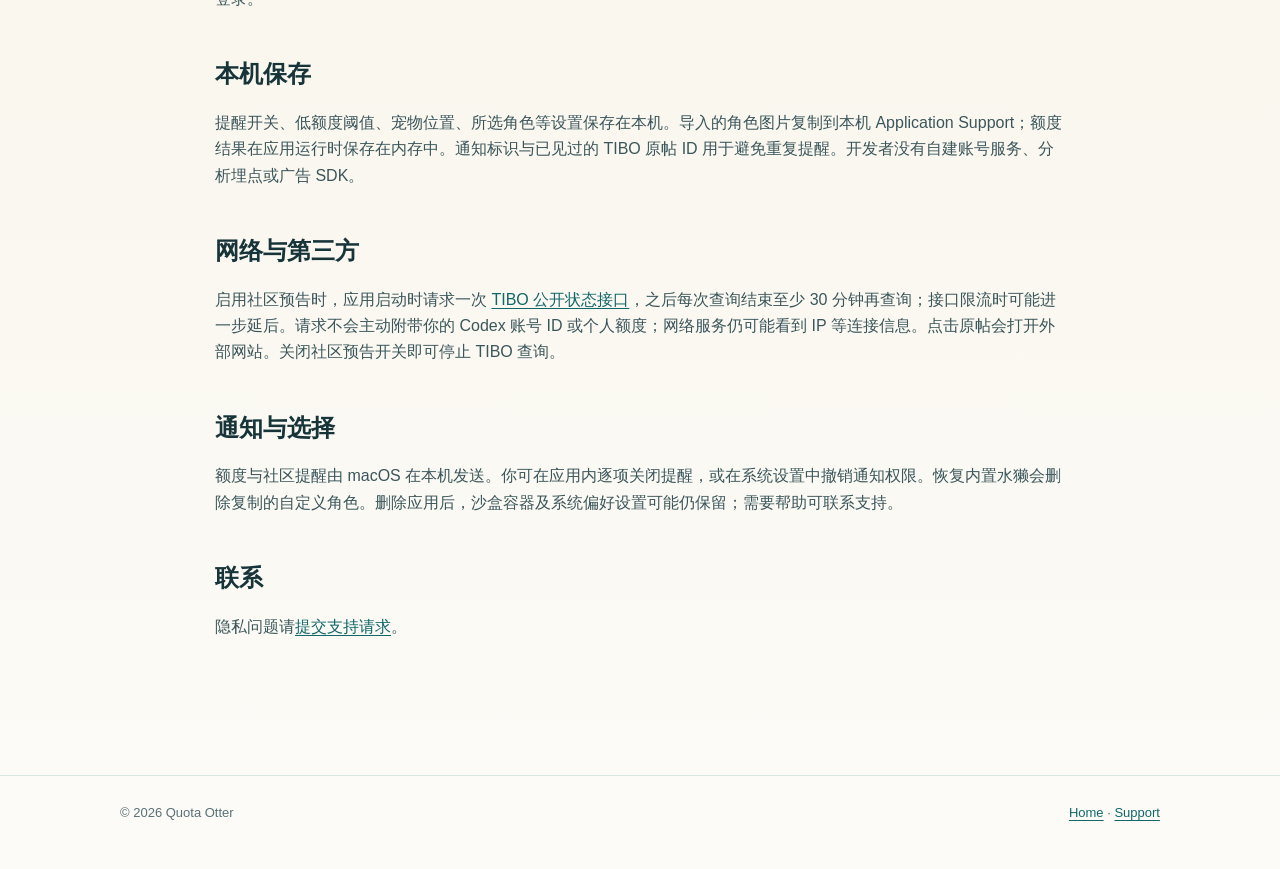
==== commit dbc9ead0: "Update community notice polling interval" ====
--- a/privacy.html
+++ b/privacy.html
@@ -1,13 +1,13 @@
 <!doctype html><html lang="en"><head><meta charset="utf-8"><meta name="viewport" content="width=device-width,initial-scale=1"><meta name="description" content="Quota Otter privacy policy in English and Simplified Chinese."><title>Privacy Policy · Quota Otter</title><link rel="stylesheet" href="styles.css"></head><body>
 <header class="site-header wrap"><a class="brand" href="index.html"><img src="assets/otter-icon.svg" alt="">Quota Otter</a><nav><a href="index.html">Home / 首页</a><a href="support.html">Support / 帮助</a><a href="#zh">简体中文</a></nav></header>
 <div class="site-notice wrap">Draft policy for a pre-release app. Verify this text against the final signed build. <span lang="zh-Hans">预发布隐私政策草案，正式发布前需按最终签名版本核对。</span></div>
-<main class="page wrap"><div class="eyebrow">Privacy</div><h1>Privacy Policy</h1><p class="small">Draft for the intended Mac App Store release · Last updated 12 October 2026. Recheck against the final signed build before publication.</p>
+<main class="page wrap"><div class="eyebrow">Privacy</div><h1>Privacy Policy</h1><p class="small">Draft for the intended Mac App Store release · Last updated 13 October 2026. Recheck against the final signed build before publication.</p>
 <h2>What the app uses</h2><p>Quota Otter requests account login state and rate-limit data from the Codex helper included in the app through Codex App Server. The included Codex helper contacts OpenAI after you sign in through the app. Quota Otter's UI does not read your code, prompts, conversation content, or an API key. The bundled Codex helper manages its login inside the app sandbox.</p>
 <h2>Stored on your Mac</h2><p>App preferences include reminder switches, low-quota threshold, pet position, and selected character. Imported character images are copied into local Application Support. Current quota results are held in app memory while running. Local notification identifiers and any seen TIBO post IDs are saved to prevent duplicate reminders. The app has no developer-operated account service, analytics, or advertising SDK.</p>
-<h2>Network and third parties</h2><p>When community notices are enabled, the app requests the public TIBO status endpoint at <a href="https://tibo.cc/guide/api">tibo.cc</a> about every three minutes while running. The request does not intentionally include your Codex account ID or quota data. As with any web request, the service may receive network metadata such as your IP address. Opening an original post takes you to that external site. Turn the community switch off to stop TIBO requests.</p>
+<h2>Network and third parties</h2><p>When community notices are enabled, the app requests the public TIBO status endpoint at <a href="https://tibo.cc/guide/api">tibo.cc</a> once at launch and then at least 30 minutes after each request finishes while running. Rate limits may delay the next request further. The request does not intentionally include your Codex account ID or quota data. As with any web request, the service may receive network metadata such as your IP address. Opening an original post takes you to that external site. Turn the community switch off to stop TIBO requests.</p>
 <h2>Notifications and your choices</h2><p>macOS delivers quota and community alerts locally. You can disable each alert in the app, or revoke notification permission in System Settings. You can restore the built-in otter to remove the copied custom character. Deleting the app may leave its sandbox container and macOS preferences until you remove them; contact support for help.</p>
 <h2>Contact</h2><p>For privacy questions, <a href="https://github.com/LLLLLLMr/quota-otter-support/issues">open a support request</a>.</p>
-<div class="language-block" id="zh" lang="zh-Hans"><div class="language-label">简体中文</div><h2>隐私政策</h2><p class="small">拟用于 Mac App Store 版本；更新于 2026 年 10 月 12 日。发布前需根据最终签名构建核对。</p><h2>应用使用的数据</h2><p>额度水獭通过应用内置的 Codex 辅助程序的 App Server 查询登录状态与额度。内置 Codex 辅助程序会在你通过应用登录后与 OpenAI 通信。本应用界面不读取代码、提示词、对话内容或 API Key；内置 Codex 辅助程序在应用沙盒内管理登录。</p><h2>本机保存</h2><p>提醒开关、低额度阈值、宠物位置、所选角色等设置保存在本机。导入的角色图片复制到本机 Application Support；额度结果在应用运行时保存在内存中。通知标识与已见过的 TIBO 原帖 ID 用于避免重复提醒。开发者没有自建账号服务、分析埋点或广告 SDK。</p><h2>网络与第三方</h2><p>启用社区预告时，运行中的应用约每 3 分钟请求一次 <a href="https://tibo.cc/guide/api">TIBO 公开状态接口</a>。请求不会主动附带你的 Codex 账号 ID 或个人额度；网络服务仍可能看到 IP 等连接信息。点击原帖会打开外部网站。关闭社区预告开关即可停止 TIBO 查询。</p><h2>通知与选择</h2><p>额度与社区提醒由 macOS 在本机发送。你可在应用内逐项关闭提醒，或在系统设置中撤销通知权限。恢复内置水獭会删除复制的自定义角色。删除应用后，沙盒容器及系统偏好设置可能仍保留；需要帮助可联系支持。</p><h2>联系</h2><p>隐私问题请<a href="https://github.com/LLLLLLMr/quota-otter-support/issues">提交支持请求</a>。</p></div>
+<div class="language-block" id="zh" lang="zh-Hans"><div class="language-label">简体中文</div><h2>隐私政策</h2><p class="small">拟用于 Mac App Store 版本；更新于 2026 年 10 月 13 日。发布前需根据最终签名构建核对。</p><h2>应用使用的数据</h2><p>额度水獭通过应用内置的 Codex 辅助程序的 App Server 查询登录状态与额度。内置 Codex 辅助程序会在你通过应用登录后与 OpenAI 通信。本应用界面不读取代码、提示词、对话内容或 API Key；内置 Codex 辅助程序在应用沙盒内管理登录。</p><h2>本机保存</h2><p>提醒开关、低额度阈值、宠物位置、所选角色等设置保存在本机。导入的角色图片复制到本机 Application Support；额度结果在应用运行时保存在内存中。通知标识与已见过的 TIBO 原帖 ID 用于避免重复提醒。开发者没有自建账号服务、分析埋点或广告 SDK。</p><h2>网络与第三方</h2><p>启用社区预告时，应用启动时请求一次 <a href="https://tibo.cc/guide/api">TIBO 公开状态接口</a>，之后每次查询结束至少 30 分钟再查询；接口限流时可能进一步延后。请求不会主动附带你的 Codex 账号 ID 或个人额度；网络服务仍可能看到 IP 等连接信息。点击原帖会打开外部网站。关闭社区预告开关即可停止 TIBO 查询。</p><h2>通知与选择</h2><p>额度与社区提醒由 macOS 在本机发送。你可在应用内逐项关闭提醒，或在系统设置中撤销通知权限。恢复内置水獭会删除复制的自定义角色。删除应用后，沙盒容器及系统偏好设置可能仍保留；需要帮助可联系支持。</p><h2>联系</h2><p>隐私问题请<a href="https://github.com/LLLLLLMr/quota-otter-support/issues">提交支持请求</a>。</p></div>
 </main><footer class="site-footer"><div class="wrap"><span>© 2026 Quota Otter</span><span><a href="index.html">Home</a> · <a href="support.html">Support</a></span></div></footer></body></html>
 
 
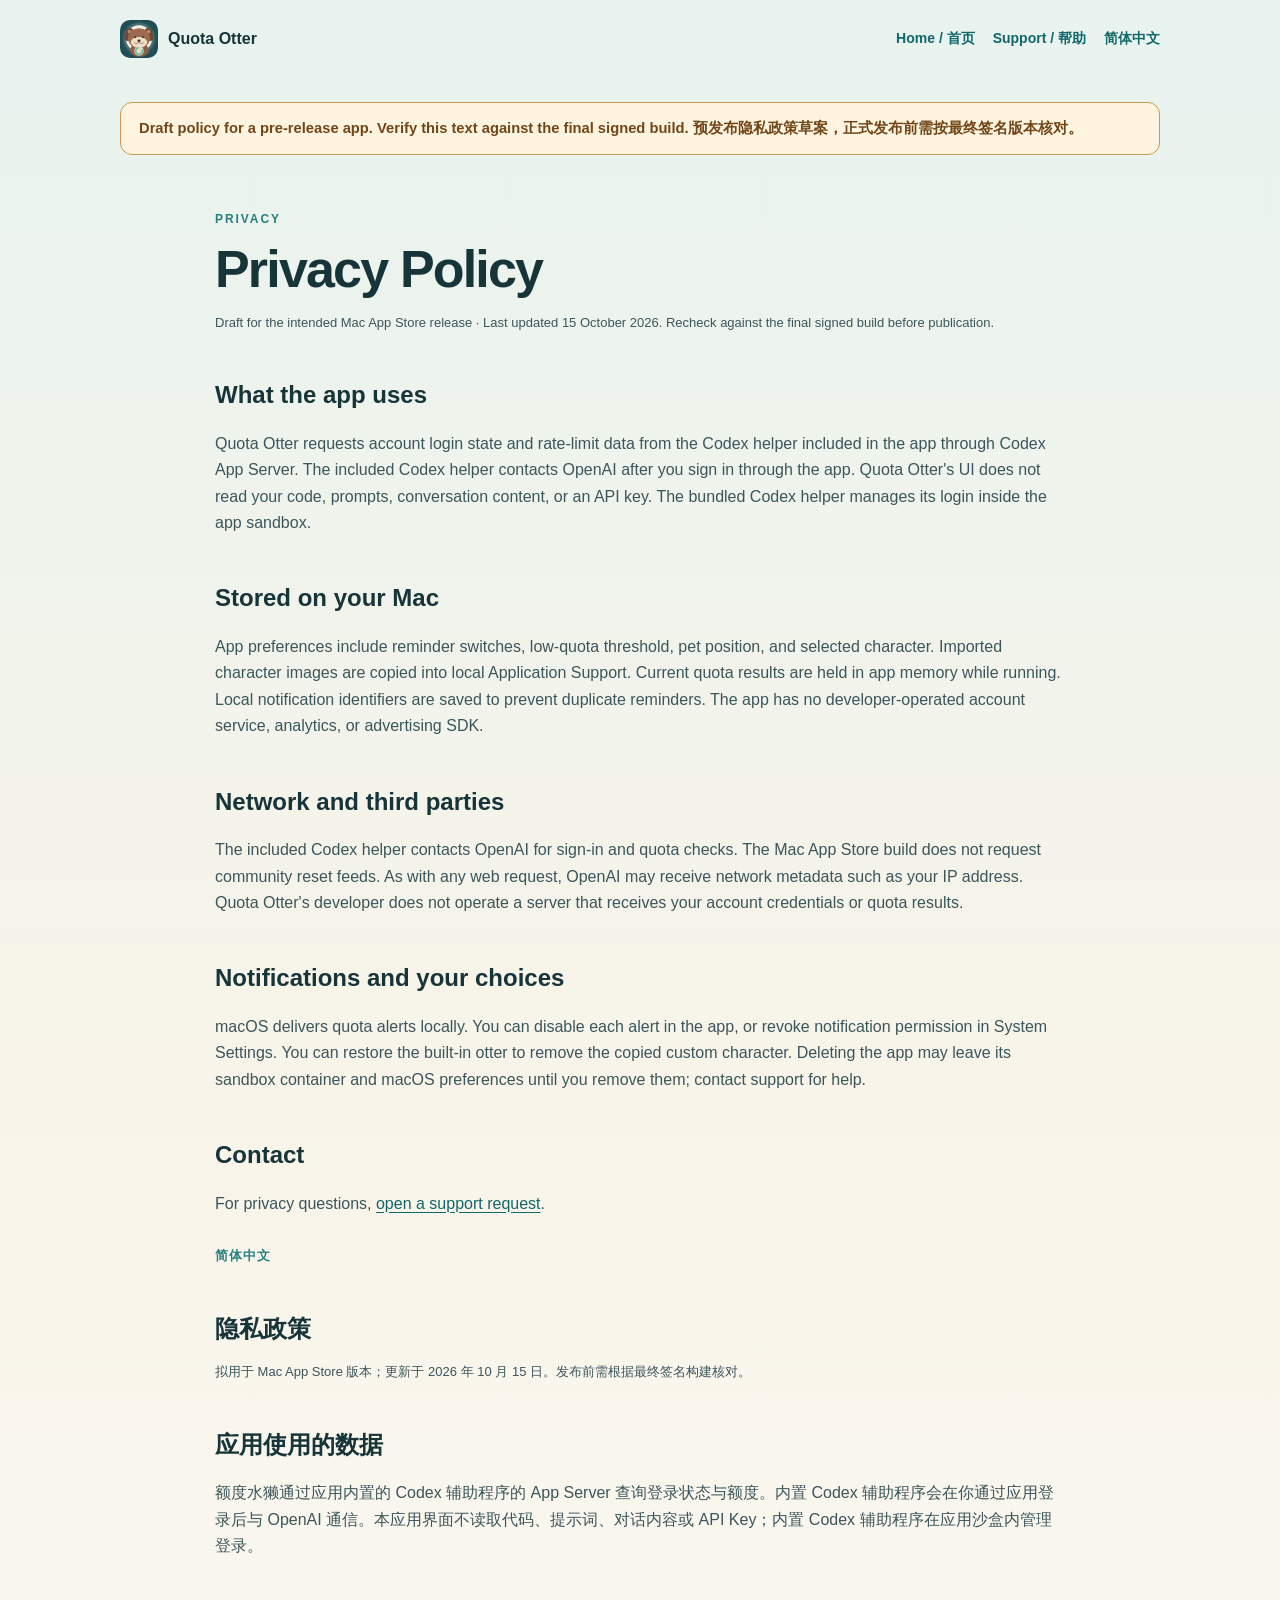
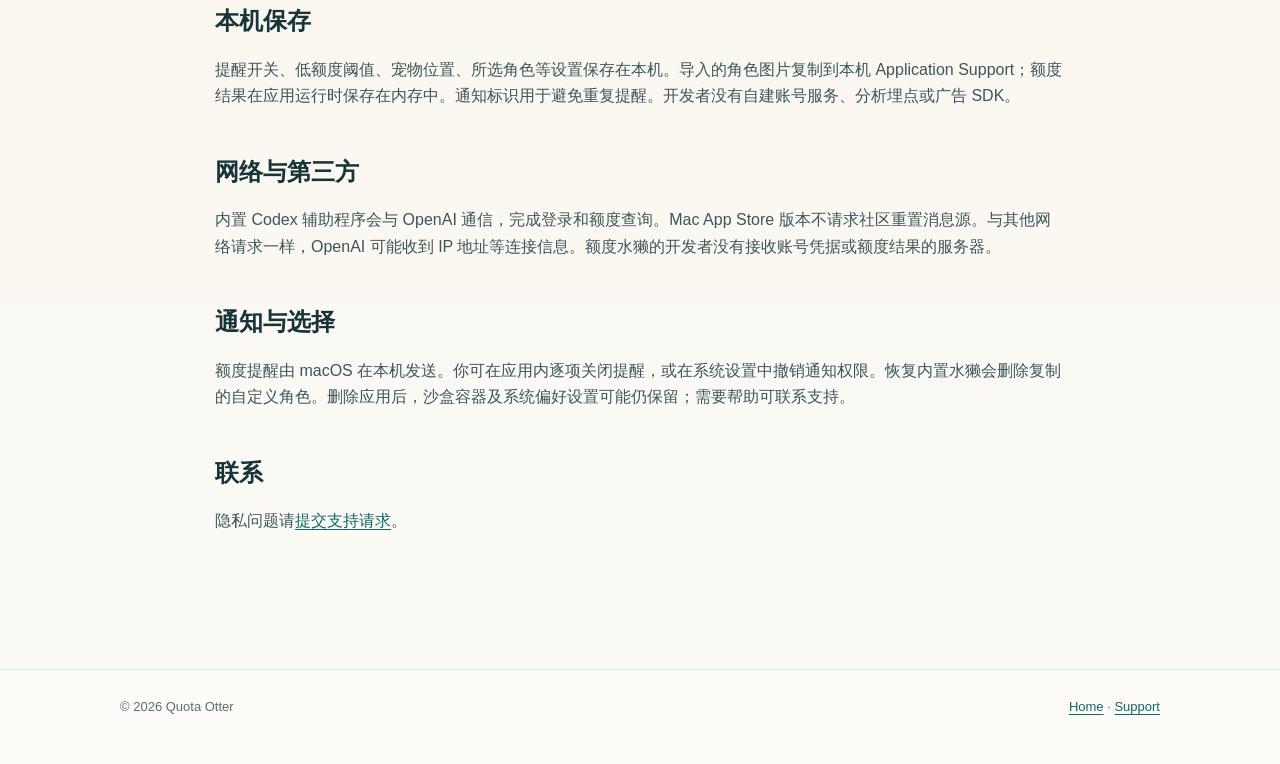
==== commit 0e8bba97: "Align App Store privacy policy with build without community notices" ====
--- a/privacy.html
+++ b/privacy.html
@@ -1,18 +1,11 @@
 <!doctype html><html lang="en"><head><meta charset="utf-8"><meta name="viewport" content="width=device-width,initial-scale=1"><meta name="description" content="Quota Otter privacy policy in English and Simplified Chinese."><title>Privacy Policy · Quota Otter</title><link rel="stylesheet" href="styles.css"></head><body>
 <header class="site-header wrap"><a class="brand" href="index.html"><img src="assets/otter-icon.svg" alt="">Quota Otter</a><nav><a href="index.html">Home / 首页</a><a href="support.html">Support / 帮助</a><a href="#zh">简体中文</a></nav></header>
 <div class="site-notice wrap">Draft policy for a pre-release app. Verify this text against the final signed build. <span lang="zh-Hans">预发布隐私政策草案，正式发布前需按最终签名版本核对。</span></div>
-<main class="page wrap"><div class="eyebrow">Privacy</div><h1>Privacy Policy</h1><p class="small">Draft for the intended Mac App Store release · Last updated 13 October 2026. Recheck against the final signed build before publication.</p>
+<main class="page wrap"><div class="eyebrow">Privacy</div><h1>Privacy Policy</h1><p class="small">Draft for the intended Mac App Store release · Last updated 15 October 2026. Recheck against the final signed build before publication.</p>
 <h2>What the app uses</h2><p>Quota Otter requests account login state and rate-limit data from the Codex helper included in the app through Codex App Server. The included Codex helper contacts OpenAI after you sign in through the app. Quota Otter's UI does not read your code, prompts, conversation content, or an API key. The bundled Codex helper manages its login inside the app sandbox.</p>
-<h2>Stored on your Mac</h2><p>App preferences include reminder switches, low-quota threshold, pet position, and selected character. Imported character images are copied into local Application Support. Current quota results are held in app memory while running. Local notification identifiers and any seen TIBO post IDs are saved to prevent duplicate reminders. The app has no developer-operated account service, analytics, or advertising SDK.</p>
-<h2>Network and third parties</h2><p>When community notices are enabled, the app requests the public TIBO status endpoint at <a href="https://tibo.cc/guide/api">tibo.cc</a> once at launch and then at least 30 minutes after each request finishes while running. Rate limits may delay the next request further. The request does not intentionally include your Codex account ID or quota data. As with any web request, the service may receive network metadata such as your IP address. Opening an original post takes you to that external site. Turn the community switch off to stop TIBO requests.</p>
-<h2>Notifications and your choices</h2><p>macOS delivers quota and community alerts locally. You can disable each alert in the app, or revoke notification permission in System Settings. You can restore the built-in otter to remove the copied custom character. Deleting the app may leave its sandbox container and macOS preferences until you remove them; contact support for help.</p>
+<h2>Stored on your Mac</h2><p>App preferences include reminder switches, low-quota threshold, pet position, and selected character. Imported character images are copied into local Application Support. Current quota results are held in app memory while running. Local notification identifiers are saved to prevent duplicate reminders. The app has no developer-operated account service, analytics, or advertising SDK.</p>
+<h2>Network and third parties</h2><p>The included Codex helper contacts OpenAI for sign-in and quota checks. The Mac App Store build does not request community reset feeds. As with any web request, OpenAI may receive network metadata such as your IP address. Quota Otter's developer does not operate a server that receives your account credentials or quota results.</p>
+<h2>Notifications and your choices</h2><p>macOS delivers quota alerts locally. You can disable each alert in the app, or revoke notification permission in System Settings. You can restore the built-in otter to remove the copied custom character. Deleting the app may leave its sandbox container and macOS preferences until you remove them; contact support for help.</p>
 <h2>Contact</h2><p>For privacy questions, <a href="https://github.com/LLLLLLMr/quota-otter-support/issues">open a support request</a>.</p>
-<div class="language-block" id="zh" lang="zh-Hans"><div class="language-label">简体中文</div><h2>隐私政策</h2><p class="small">拟用于 Mac App Store 版本；更新于 2026 年 10 月 13 日。发布前需根据最终签名构建核对。</p><h2>应用使用的数据</h2><p>额度水獭通过应用内置的 Codex 辅助程序的 App Server 查询登录状态与额度。内置 Codex 辅助程序会在你通过应用登录后与 OpenAI 通信。本应用界面不读取代码、提示词、对话内容或 API Key；内置 Codex 辅助程序在应用沙盒内管理登录。</p><h2>本机保存</h2><p>提醒开关、低额度阈值、宠物位置、所选角色等设置保存在本机。导入的角色图片复制到本机 Application Support；额度结果在应用运行时保存在内存中。通知标识与已见过的 TIBO 原帖 ID 用于避免重复提醒。开发者没有自建账号服务、分析埋点或广告 SDK。</p><h2>网络与第三方</h2><p>启用社区预告时，应用启动时请求一次 <a href="https://tibo.cc/guide/api">TIBO 公开状态接口</a>，之后每次查询结束至少 30 分钟再查询；接口限流时可能进一步延后。请求不会主动附带你的 Codex 账号 ID 或个人额度；网络服务仍可能看到 IP 等连接信息。点击原帖会打开外部网站。关闭社区预告开关即可停止 TIBO 查询。</p><h2>通知与选择</h2><p>额度与社区提醒由 macOS 在本机发送。你可在应用内逐项关闭提醒，或在系统设置中撤销通知权限。恢复内置水獭会删除复制的自定义角色。删除应用后，沙盒容器及系统偏好设置可能仍保留；需要帮助可联系支持。</p><h2>联系</h2><p>隐私问题请<a href="https://github.com/LLLLLLMr/quota-otter-support/issues">提交支持请求</a>。</p></div>
+<div class="language-block" id="zh" lang="zh-Hans"><div class="language-label">简体中文</div><h2>隐私政策</h2><p class="small">拟用于 Mac App Store 版本；更新于 2026 年 10 月 15 日。发布前需根据最终签名构建核对。</p><h2>应用使用的数据</h2><p>额度水獭通过应用内置的 Codex 辅助程序的 App Server 查询登录状态与额度。内置 Codex 辅助程序会在你通过应用登录后与 OpenAI 通信。本应用界面不读取代码、提示词、对话内容或 API Key；内置 Codex 辅助程序在应用沙盒内管理登录。</p><h2>本机保存</h2><p>提醒开关、低额度阈值、宠物位置、所选角色等设置保存在本机。导入的角色图片复制到本机 Application Support；额度结果在应用运行时保存在内存中。通知标识用于避免重复提醒。开发者没有自建账号服务、分析埋点或广告 SDK。</p><h2>网络与第三方</h2><p>内置 Codex 辅助程序会与 OpenAI 通信，完成登录和额度查询。Mac App Store 版本不请求社区重置消息源。与其他网络请求一样，OpenAI 可能收到 IP 地址等连接信息。额度水獭的开发者没有接收账号凭据或额度结果的服务器。</p><h2>通知与选择</h2><p>额度提醒由 macOS 在本机发送。你可在应用内逐项关闭提醒，或在系统设置中撤销通知权限。恢复内置水獭会删除复制的自定义角色。删除应用后，沙盒容器及系统偏好设置可能仍保留；需要帮助可联系支持。</p><h2>联系</h2><p>隐私问题请<a href="https://github.com/LLLLLLMr/quota-otter-support/issues">提交支持请求</a>。</p></div>
 </main><footer class="site-footer"><div class="wrap"><span>© 2026 Quota Otter</span><span><a href="index.html">Home</a> · <a href="support.html">Support</a></span></div></footer></body></html>
-
-
-
-
-
-
-
